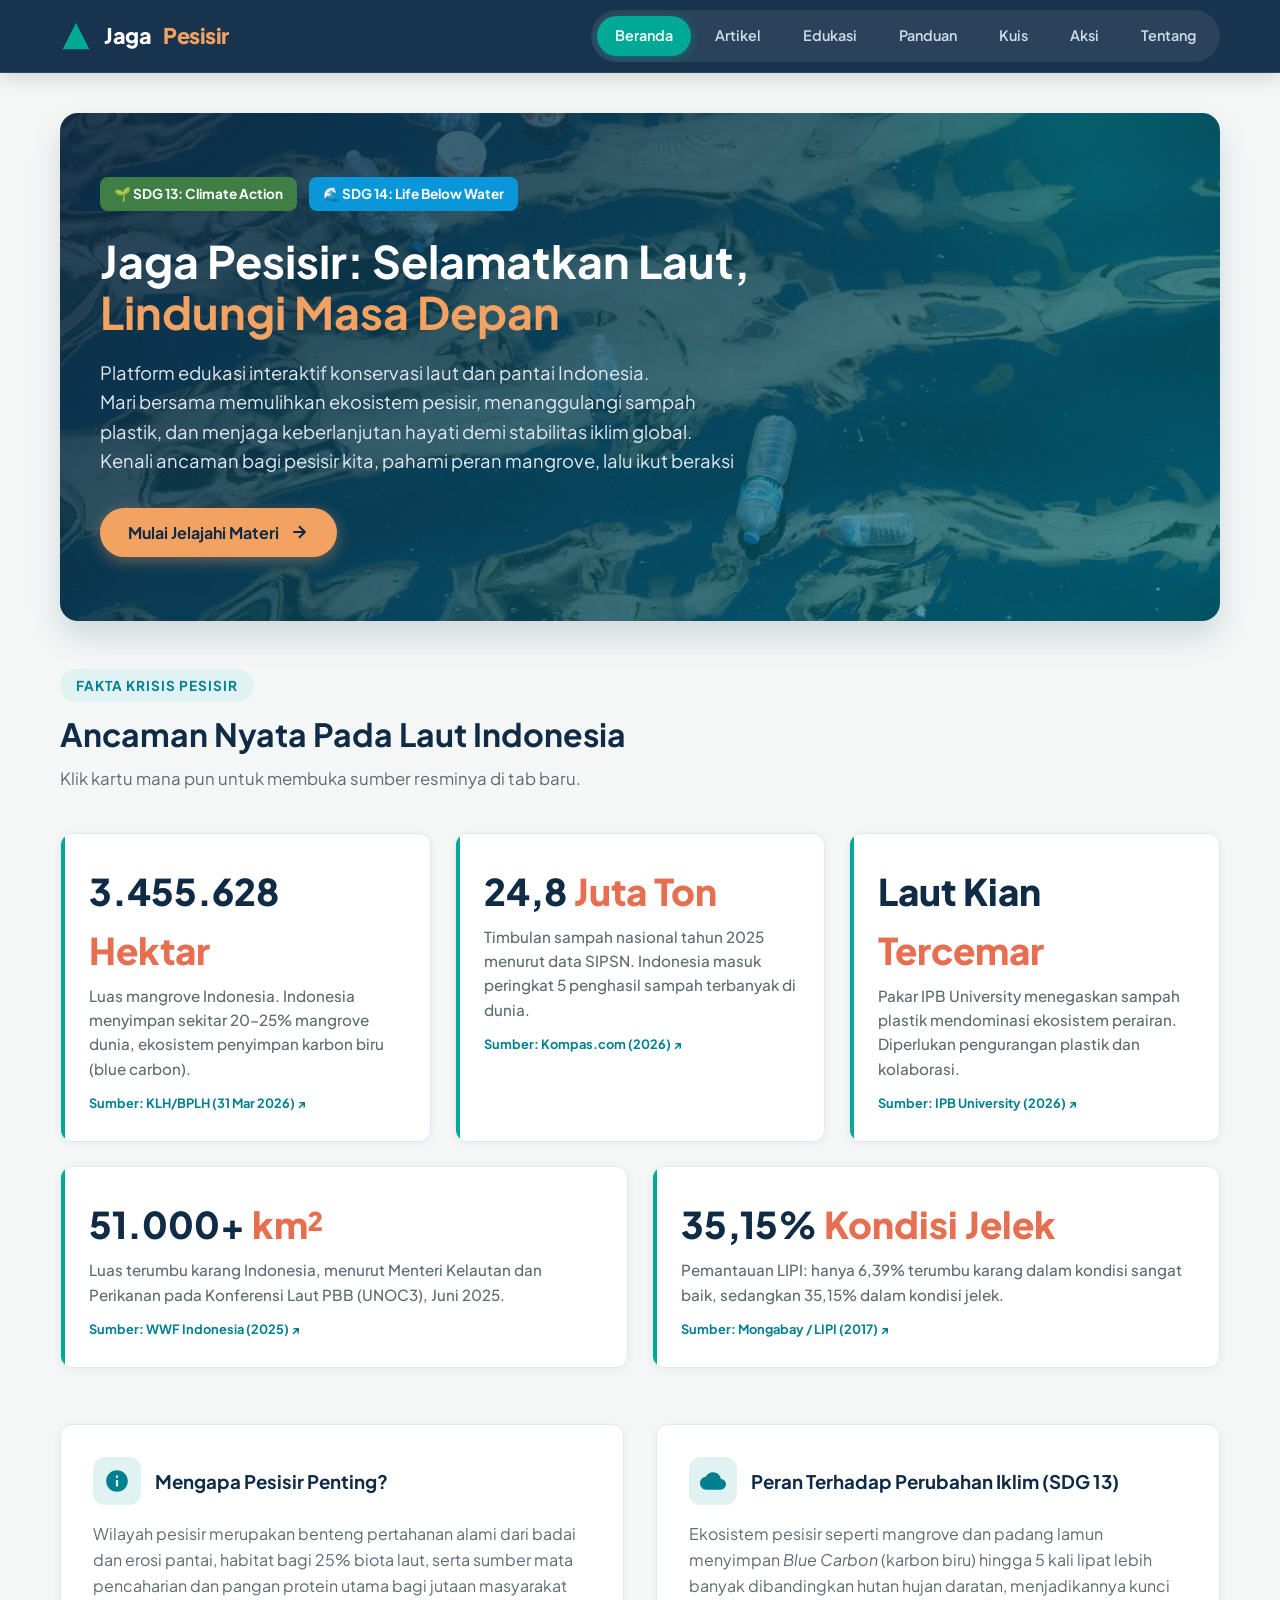
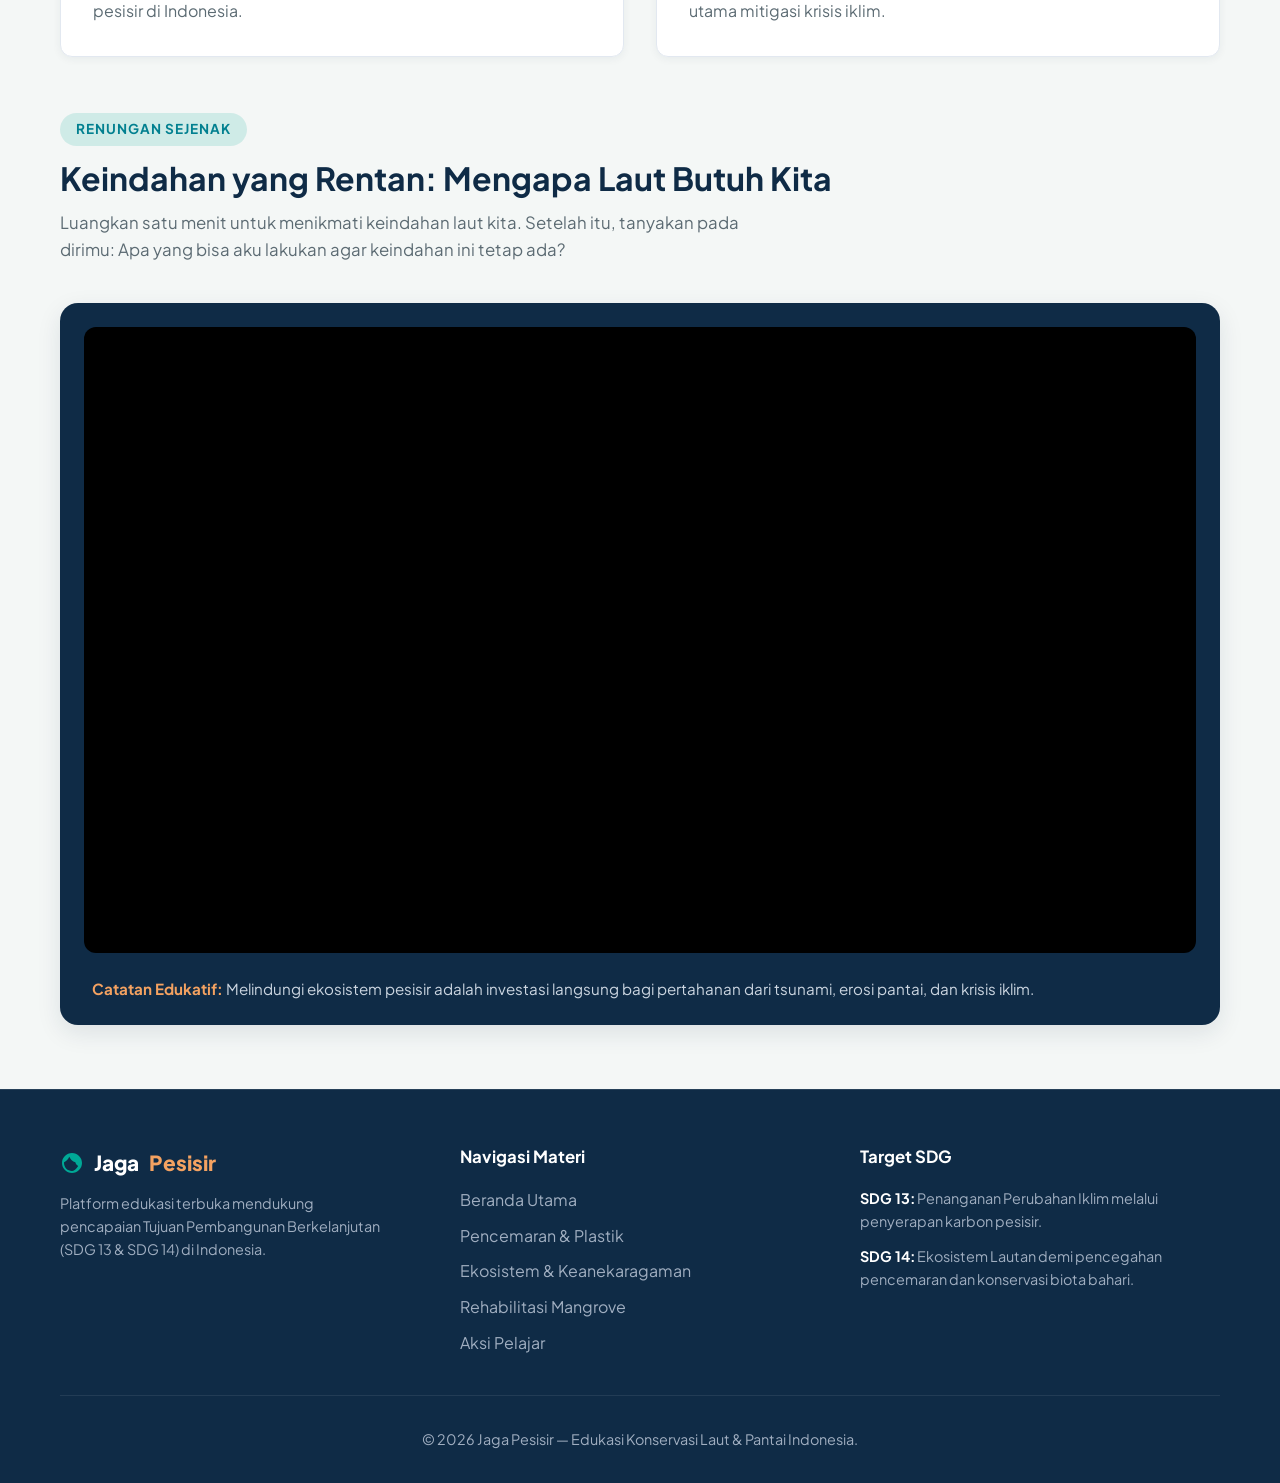
==== index.html @ a5e7eb08 "Add files via upload" ====
<!DOCTYPE html>
<html lang="id">
<head>
    <meta charset="UTF-8">
    <meta name="viewport" content="width=device-width, initial-scale=1.0">
    <title>Beranda — Jaga Pesisir</title>
    <link rel="preconnect" href="https://fonts.googleapis.com">
    <link rel="preconnect" href="https://fonts.gstatic.com" crossorigin>
    <link href="https://fonts.googleapis.com/css2?family=Plus+Jakarta+Sans:wght@400;500;600;700;800&display=swap" rel="stylesheet">
    <link rel="stylesheet" href="css/style.css">
</head>
<body>

    <!-- Header Navigation -->
    <header class="site-header">
        <div class="container header-inner">
            <a href="index.html" class="brand-logo">
                <svg viewBox="0 0 24 24"><path d="M12 2L2 22h20L12 2z"/></svg>
                Jaga <span>Pesisir</span>
            </a>

            <nav class="main-nav">
                <a href="index.html" class="nav-btn  active">Beranda</a>
                <a href="artikel.html" class="nav-btn">Artikel</a>
                <a href="edukasi.html" class="nav-btn">Edukasi</a>
                <a href="panduan.html" class="nav-btn">Panduan</a>
                <a href="kuis.html" class="nav-btn">Kuis</a>
                <a href="aksi.html" class="nav-btn">Aksi</a>
                <a href="tentang.html" class="nav-btn">Tentang</a>
            </nav>
        </div>
    </header>

    <main>
        <!-- ==========================================================================
             TAB 1: BERANDA (HOME)
             ========================================================================== -->
        <section id="tab-home" class="page-tab">
            <div class="container">
                <!-- Hero Banner -->
                <div class="hero-card">
                    <div class="hero-content">
                        <div class="sdg-badges">
                            <span class="sdg-badge sdg-13">🌱 SDG 13: Climate Action</span>
                            <span class="sdg-badge sdg-14">🌊 SDG 14: Life Below Water</span>
                        </div>
                        <h1 class="hero-title">Jaga Pesisir: Selamatkan Laut, <span>Lindungi Masa Depan</span></h1>
                        <p class="hero-desc">
                            Platform edukasi interaktif konservasi laut dan pantai Indonesia.<br>
                            Mari bersama memulihkan ekosistem pesisir, menanggulangi sampah plastik, dan menjaga keberlanjutan hayati demi stabilitas iklim global.<br>
                            Kenali ancaman bagi pesisir kita, pahami peran mangrove, lalu ikut beraksi
                        </p>
                        <label for="tab-pollution-switch" class="cta-btn">
                            Mulai Jelajahi Materi
                            <svg width="20" height="20" viewBox="0 0 24 24" fill="none" stroke="currentColor" stroke-width="2.5"><path d="M5 12h14M12 5l7 7-7 7"/></svg>
                        </label>
                    </div>
                </div>

                <!-- Statistics Grid -->
                <span class="section-tag">Fakta Krisis Pesisir</span>
                <h2 class="section-title">Ancaman Nyata Pada Laut Indonesia</h2>
                <p class="section-subtitle">Klik kartu mana pun untuk membuka sumber resminya di tab baru.</p>
                 <div class="stats-grid stats-grid-5">
                    <a class="stat-card stat-link" href="https://kemenlh.go.id/news/detail/rppem-nasional-fondasi-baru-perlindungan-mangrove-indonesia" target="_blank" rel="noopener noreferrer">
                        <div class="stat-number">3.455.628 <span>Hektar</span></div>
                        <p class="stat-label">Luas mangrove Indonesia. Indonesia menyimpan sekitar 20–25% mangrove dunia, ekosistem penyimpan karbon biru (blue carbon).</p>
                        <p class="stat-sumber">Sumber: KLH/BPLH (31 Mar 2026) ↗</p>
                    </a>
                    <a class="stat-card stat-link" href="https://lestari.kompas.com/read/2026/02/25/222039086/mendagri-ri-urutan-kelima-negara-penghasil-sampah-terbanyak-di-dunia" target="_blank" rel="noopener noreferrer">
                        <div class="stat-number">24,8 <span>Juta Ton</span></div>
                        <p class="stat-label">Timbulan sampah nasional tahun 2025 menurut data SIPSN. Indonesia masuk peringkat 5 penghasil sampah terbanyak di dunia.</p>
                        <p class="stat-sumber">Sumber: Kompas.com (2026) ↗</p>
                    </a>
                    <a class="stat-card stat-link" href="https://www.ipb.ac.id/news/index/2026/07/laut-indonesia-kian-tercemar-pakar-ipb-university-kurangi-plastik-perkuat-kolaborasi-selamatkan-ekosistem/" target="_blank" rel="noopener noreferrer">
                        <div class="stat-number">Laut Kian <span>Tercemar</span></div>
                        <p class="stat-label">Pakar IPB University menegaskan sampah plastik mendominasi ekosistem perairan. Diperlukan pengurangan plastik dan kolaborasi.</p>
                        <p class="stat-sumber">Sumber: IPB University (2026) ↗</p>
                    </a>
                    <a class="stat-card stat-link" href="https://www.wwf.id/id/blog/diplomasi-biru-indonesia-di-konferensi-laut-dunia-unoc3-upaya-global-bagi-terumbu-karang" target="_blank" rel="noopener noreferrer">
                        <div class="stat-number">51.000+ <span>km²</span></div>
                        <p class="stat-label">Luas terumbu karang Indonesia, menurut Menteri Kelautan dan Perikanan pada Konferensi Laut PBB (UNOC3), Juni 2025.</p>
                        <p class="stat-sumber">Sumber: WWF Indonesia (2025) ↗</p>
                    </a>
                    <a class="stat-card stat-link" href="https://mongabay.co.id/2018/05/09/sembilan-tahun-peringati-hari-terumbu-karang-dunia-bagaimana-kondisi-di-indonesia/" target="_blank" rel="noopener noreferrer">
                        <div class="stat-number">35,15% <span>Kondisi Jelek</span></div>
                        <p class="stat-label">Pemantauan LIPI: hanya 6,39% terumbu karang dalam kondisi sangat baik, sedangkan 35,15% dalam kondisi jelek.</p>
                        <p class="stat-sumber">Sumber: Mongabay / LIPI (2017) ↗</p>
                    </a>
                </div>
                <!-- Overview Cards -->
                <div class="info-cards-2col">
                    <div class="info-box">
                        <div class="info-box-header">
                            <div class="info-box-icon">
                                <svg viewBox="0 0 24 24"><path d="M12 2C6.48 2 2 6.48 2 12s4.48 10 10 10 10-4.48 10-10S17.52 2 12 2zm1 15h-2v-6h2v6zm0-8h-2V7h2v2z"/></svg>
                            </div>
                            <h3>Mengapa Pesisir Penting?</h3>
                        </div>
                        <p style="color: var(--text-muted);">
                            Wilayah pesisir merupakan benteng pertahanan alami dari badai dan erosi pantai, habitat bagi 25% biota laut, serta sumber mata pencaharian dan pangan protein utama bagi jutaan masyarakat pesisir di Indonesia.
                        </p>
                    </div>

                    <div class="info-box">
                        <div class="info-box-header">
                            <div class="info-box-icon">
                                <svg viewBox="0 0 24 24"><path d="M19.35 10.04C18.67 6.59 15.64 4 12 4 9.11 4 6.6 5.64 5.35 8.04 2.34 8.36 0 10.91 0 14c0 3.31 2.69 6 6 6h13c2.76 0 5-2.24 5-5 0-2.64-2.05-4.78-4.65-4.96z"/></svg>
                            </div>
                            <h3>Peran Terhadap Perubahan Iklim (SDG 13)</h3>
                        </div>
                        <p style="color: var(--text-muted);">
                            Ekosistem pesisir seperti mangrove dan padang lamun menyimpan <i>Blue Carbon</i> (karbon biru) hingga 5 kali lipat lebih banyak dibandingkan hutan hujan daratan, menjadikannya kunci utama mitigasi krisis iklim.
                        </p>
                    </div>
                </div>
                <div class = "video-showcase-section">
                    <span class="section-tag tag-video"> Renungan Sejenak</span>
                    <h2 class="section-title">Keindahan yang Rentan: Mengapa Laut Butuh Kita</h2>
                    <p class="section-subtitle">
                        Luangkan satu menit untuk menikmati keindahan laut kita.
                        Setelah itu, tanyakan pada dirimu: Apa yang bisa aku lakukan agar keindahan ini tetap ada?
                    </p>
                    <div class="video-wrapper-card">
                        <div class="video-responsive-box">
                            <iframe 
                                src="https://www.youtube.com/embed/YH3-ks7SAMU"
                                title="Video Penyadaran Konservasi Laut dan Terumbu Karang Indonesia"
                                allow="accelerometer; autoplay; clipboard-write; encrypted-media; gyroscope; picture-in-picture"
                                loading="lazy"
                                allowfullscreen>
                            </iframe>
                        </div>
                        <div class="video-caption-bar">
                            <p class="video-caption-text">
                                <strong>Catatan Edukatif:</strong> Melindungi ekosistem pesisir adalah investasi langsung bagi pertahanan dari tsunami, erosi pantai, dan krisis iklim.
                            </p>
                        </div>
                    </div>
                </div>
            </div>
        </section>
    </main>

    <!-- Footer -->
    <footer class="site-footer">
        <div class="container">
            <div class="footer-grid">
                <div>
                    <div class="footer-brand">
                        <svg width="24" height="24" viewBox="0 0 24 24" fill="var(--teal-primary)"><path d="M12 2C6.48 2 2 6.48 2 12s4.48 10 10 10 10-4.48 10-10S17.52 2 12 2zm0 18c-4.41 0-8-3.59-8-8 0-.29.02-.58.05-.86 2.36-1.05 4.23-2.98 5.21-5.42 1.12 2.65 3.32 4.67 6.07 5.48.45 1.57 1.48 2.89 2.86 3.69-1.57 3.11-4.78 5.11-6.19 5.11z"/></svg>
                        Jaga<span>Pesisir</span>
                    </div>
                    <p style="font-size: 0.9rem; line-height: 1.6; max-width: 320px;">
                        Platform edukasi terbuka mendukung pencapaian Tujuan Pembangunan Berkelanjutan (SDG 13 & SDG 14) di Indonesia.
                    </p>
                </div>

                <div class="footer-col">
                    <h4>Navigasi Materi</h4>
                    <ul class="footer-links">
                        <li><a href="index.html">Beranda Utama</a></li>
                        <li><a href="pencemaran.html">Pencemaran & Plastik</a></li>
                        <li><a href="ekosistem.html">Ekosistem & Keanekaragaman</a></li>
                        <li><a href="mangrove.html">Rehabilitasi Mangrove</a></li>
                        <li><a href="aksi.html">Aksi Pelajar</a></li>
                    </ul>
                </div>

                <div class="footer-col">
                    <h4>Target SDG</h4>
                    <p style="font-size: 0.9rem; margin-bottom: 0.75rem;">
                        <strong style="color: #ffffff;">SDG 13:</strong> Penanganan Perubahan Iklim melalui penyerapan karbon pesisir.
                    </p>
                    <p style="font-size: 0.9rem;">
                        <strong style="color: #ffffff;">SDG 14:</strong> Ekosistem Lautan demi pencegahan pencemaran dan konservasi biota bahari.
                    </p>
                </div>
            </div>

            <div class="footer-bottom">
                <p>&copy; 2026 Jaga Pesisir — Edukasi Konservasi Laut & Pantai Indonesia.</p>
            </div>
        </div>
    </footer>

</body>
</html>
---- css/style.css ----
/* ==========================================================================
   1. CSS VARIABLES & BASE STYLES
   ========================================================================== */
:root {
    --navy-dark: #0f2b46;
    --navy-main: #173e63;
    --teal-primary: #00a896;
    --teal-dark: #028090;
    --teal-light: #e0f2f1;
    --sand-gold: #f4a261;
    --coral-red: #e76f51;
    --bg-soft: #f4f7f6;
    --card-white: #ffffff;
    --text-dark: #1d2d44;
    --text-muted: #5c6b73;
    --border-color: #e2e8f0;
    --shadow-sm: 0 2px 8px rgba(15, 43, 70, 0.06);
    --shadow-md: 0 8px 24px rgba(15, 43, 70, 0.1);
    --shadow-lg: 0 16px 32px rgba(15, 43, 70, 0.15);
    --radius-md: 12px;
    --radius-lg: 18px;
    --transition: all 0.3s cubic-bezier(0.4, 0, 0.2, 1);
}

* {
    margin: 0;
    padding: 0;
    box-sizing: border-box;
}

html {
    scroll-behavior: smooth;
}

body {
    font-family: 'Plus Jakarta Sans', system-ui, -apple-system, sans-serif;
    background-color: var(--bg-soft);
    color: var(--text-dark);
    line-height: 1.6;
    min-height: 100vh;
    display: flex;
    flex-direction: column;
}

/* Container Limit */
.container {
    width: 100%;
    max-width: 1200px;
    margin: 0 auto;
    padding: 0 1.25rem;
}

/* Typography Helpers */
h1, h2, h3, h4 {
    color: var(--navy-dark);
    font-weight: 700;
    line-height: 1.25;
}

.section-tag {
    display: inline-block;
    background: var(--teal-light);
    color: var(--teal-dark);
    font-weight: 700;
    font-size: 0.85rem;
    padding: 0.35rem 1rem;
    border-radius: 50px;
    text-transform: uppercase;
    letter-spacing: 1px;
    margin-bottom: 0.75rem;
}

.section-title {
    font-size: 2rem;
    margin-bottom: 0.75rem;
}

.section-subtitle {
    color: var(--text-muted);
    font-size: 1.05rem;
    max-width: 700px;
    margin-bottom: 2.5rem;
}

/* ==========================================================================
   2. HEADER & NAVIGATION BAR (MULTI-PAGE SETUP)
   ========================================================================== */
.site-header {
    background-color: rgba(15, 43, 70, 0.96);
    backdrop-filter: blur(10px);
    position: sticky;
    top: 0;
    z-index: 1000;
    box-shadow: 0 4px 20px rgba(0, 0, 0, 0.15);
    border-bottom: 1px solid rgba(255, 255, 255, 0.1);
}

.header-inner {
    display: flex;
    align-items: center;
    justify-content: space-between;
    height: 72px;
}

.brand-logo {
    display: flex;
    align-items: center;
    gap: 12px;
    text-decoration: none;
    color: #ffffff;
    font-weight: 800;
    font-size: 1.35rem;
    letter-spacing: -0.5px;
}

.brand-logo svg {
    width: 32px;
    height: 32px;
    fill: var(--teal-primary);
}

.brand-logo span {
    color: var(--sand-gold);
}

/* Main Navigation Links */
.main-nav {
    display: flex;
    gap: 6px;
    background: rgba(255, 255, 255, 0.08);
    padding: 6px;
    border-radius: 50px;
    overflow-x: auto;
    max-width: 100%;
}

.nav-btn {
    display: flex;
    align-items: center;
    gap: 8px;
    padding: 8px 18px;
    color: #d0dbe5;
    font-weight: 600;
    font-size: 0.9rem;
    border-radius: 50px;
    text-decoration: none;
    transition: var(--transition);
    white-space: nowrap;
    user-select: none;
}

.nav-btn:hover {
    color: #ffffff;
    background: rgba(255, 255, 255, 0.12);
}

.nav-btn svg {
    width: 18px;
    height: 18px;
    fill: currentColor;
}

/* Status Menu Aktif untuk Multi-Page Navigation */
.nav-btn.active {
    background-color: var(--teal-primary);
    color: #ffffff;
    box-shadow: 0 2px 10px rgba(0, 168, 150, 0.4);
}

/* Page Content Layout */
main {
    flex: 1;
    padding: 2.5rem 0 4rem;
}

.page-tab {
    display: block;
    animation: fadeIn 0.4s ease-out forwards;
}

@keyframes fadeIn {
    from { opacity: 0; transform: translateY(10px); }
    to { opacity: 1; transform: translateY(0); }
}

/* ==========================================================================
   3. BERANDA (HOME) & HERO COMPONENTS
   ========================================================================== */
.hero-card {
            background:
            linear-gradient(135deg, rgba(15, 43, 70, 0.88) 0%, rgba(2, 128, 144, 0.6) 100%),
            url("Beranda-Laut-Kotor.jpg") center / cover no-repeat;
            border-radius: var(--radius-lg);
            padding: 4rem 2.5rem;
            color: #ffffff;
            position: relative;
            overflow: hidden;
            box-shadow: var(--shadow-lg);
            margin-bottom: 3rem;
        }

        .hero-card::before {
            content: '';
            position: absolute;
            top: -50%;
            right: -10%;
            width: 500px;
            height: 500px;
            background: radial-gradient(circle, rgba(0,168,150,0.25) 0%, rgba(255,255,255,0) 70%);
            border-radius: 50%;
            pointer-events: none;
        }

        .hero-content {
            position: relative;
            z-index: 2;
            max-width: 800px;
        }

        .sdg-badges {
            display: flex;
            gap: 12px;
            flex-wrap: wrap;
            margin-bottom: 1.5rem;
        }

        .sdg-badge {
            display: inline-flex;
            align-items: center;
            gap: 8px;
            padding: 6px 14px;
            border-radius: 8px;
            font-weight: 700;
            font-size: 0.85rem;
            color: #ffffff;
        }

        .sdg-13 { background-color: #3f7e44; }
        .sdg-14 { background-color: #0a97d9; }

        .hero-title {
            font-size: 2.8rem;
            color: #ffffff;
            margin-bottom: 1.25rem;
            line-height: 1.15;
        }

        .hero-title span {
            color: var(--sand-gold);
        }

        .hero-desc {
            font-size: 1.15rem;
            color: #e2e8f0;
            margin-bottom: 2rem;
            max-width: 650px;
        }

        .cta-btn {
            display: inline-flex;
            align-items: center;
            gap: 10px;
            background: var(--sand-gold);
            color: var(--navy-dark);
            font-weight: 700;
            font-size: 1rem;
            padding: 12px 28px;
            border-radius: 50px;
            cursor: pointer;
            transition: var(--transition);
            border: none;
            box-shadow: 0 4px 15px rgba(244, 162, 97, 0.4);
        }

        .cta-btn:hover {
            background: #f4b27a;
            transform: translateY(-2px);
            box-shadow: 0 6px 20px rgba(244, 162, 97, 0.5);
        }

        /* Statistics Cards Grid */
        .stats-grid {
            display: grid;
            grid-template-columns: repeat(auto-fit, minmax(240px, 1fr));
            gap: 1.5rem;
            margin-bottom: 3.5rem;
        }

        .stat-card {
            background: var(--card-white);
            padding: 1.75rem;
            border-radius: var(--radius-md);
            box-shadow: var(--shadow-sm);
            border: 1px solid var(--border-color);
            transition: var(--transition);
            position: relative;
            overflow: hidden;
        }

        .stat-card:hover {
            transform: translateY(-4px);
            box-shadow: var(--shadow-md);
            border-color: var(--teal-primary);
        }

        .stat-card::before {
            content: '';
            position: absolute;
            top: 0;
            left: 0;
            width: 4px;
            height: 100%;
            background: var(--teal-primary);
        }

        .stat-number {
            font-size: 2.3rem;
            font-weight: 800;
            color: var(--navy-dark);
            margin-bottom: 0.25rem;
        }

        .stat-number span {
            color: var(--coral-red);
        }

        .stat-label {
            font-size: 0.95rem;
            color: var(--text-muted);
            font-weight: 500;
        }

/* Overview Info Cards */
.info-cards-2col {
    display: grid;
    grid-template-columns: repeat(auto-fit, minmax(320px, 1fr));
    gap: 2rem;
}

.info-box {
    background: var(--card-white);
    border-radius: var(--radius-md);
    padding: 2rem;
    border: 1px solid var(--border-color);
    box-shadow: var(--shadow-sm);
}

.info-box-header {
    display: flex;
    align-items: center;
    gap: 14px;
    margin-bottom: 1rem;
}

.info-box-icon {
    width: 48px;
    height: 48px;
    border-radius: 12px;
    background: var(--teal-light);
    display: flex;
    align-items: center;
    justify-content: center;
}

.info-box-icon svg {
    width: 26px;
    height: 26px;
    fill: var(--teal-dark);
}

.stat-link {
            display: block;
            color: inherit;
            text-decoration: none;
            cursor: pointer;
        }
 
        .stat-link:focus-visible {
            outline: 3px solid var(--sand-gold);
            outline-offset: 3px;
        }
 
        .stat-sumber {
            font-size: 0.8rem;
            color: var(--teal-dark);
            font-weight: 700;
            margin-top: 0.75rem;
        }
 
        .stat-link:hover .stat-sumber {
            text-decoration: underline;
        }
 
        /* 6 kolom: 3 kartu atas (span 2), 2 kartu bawah (span 3) */
        .stats-grid.stats-grid-5 { grid-template-columns: repeat(6, 1fr); }
        .stats-grid-5 .stat-card { grid-column: span 2; }
        .stats-grid-5 .stat-card:nth-child(n+4) { grid-column: span 3; }
 
        @media (max-width: 900px) {
            .stats-grid.stats-grid-5 { grid-template-columns: repeat(2, 1fr); }
            .stats-grid-5 .stat-card,
            .stats-grid-5 .stat-card:nth-child(n+4) { grid-column: span 1; }
            .stats-grid-5 .stat-card:last-child { grid-column: span 2; }
        }
 
        @media (max-width: 600px) {
            .stats-grid.stats-grid-5 { grid-template-columns: 1fr; }
            .stats-grid-5 .stat-card:last-child { grid-column: span 1; }
        }
 
        /* [BARU] VIDEO PENYADARAN (akhir Beranda) */
        .video-showcase-section {
            margin-top: 3.5rem;
        }
 
        .section-tag.tag-video {
            background: rgba(0, 168, 150, 0.15);
            color: var(--teal-dark);
        }
 
        .video-wrapper-card {
            background: var(--navy-dark);
            border-radius: var(--radius-lg);
            padding: 1.5rem;
            box-shadow: var(--shadow-md);
        }
 
        /* aspect-ratio 16/9 menjaga bentuk video di semua ukuran layar */
        .video-responsive-box {
            aspect-ratio: 16 / 9;
            border-radius: var(--radius-md);
            overflow: hidden;
            background: #000;
        }
 
        .video-responsive-box iframe {
            width: 100%;
            height: 100%;
            border: 0;
        }
 
        .video-caption-bar {
            margin-top: 1.25rem;
            padding: 0.25rem 0.5rem 0;
        }
 
        .video-caption-text {
            color: #cbd5e0;
            font-size: 0.95rem;
        }
 
        .video-caption-text strong {
            color: var(--sand-gold);
        }
 
        @media (max-width: 768px) {
            .video-wrapper-card { padding: 1rem; }
        }

        /* ==========================================================================
           4. TAB 2: PENCEMARAN & SAMPAH PLASTIK
           ========================================================================== */
        .pollution-cards {
            display: grid;
            grid-template-columns: repeat(auto-fit, minmax(280px, 1fr));
            gap: 1.5rem;
            margin-bottom: 3.5rem;
        }

        .source-card {
            background: var(--card-white);
            border-radius: var(--radius-md);
            padding: 1.75rem;
            border: 1px solid var(--border-color);
            box-shadow: var(--shadow-sm);
            transition: var(--transition);
            cursor: pointer;
        }

        .source-card:hover {
            transform: translateY(-6px);
            box-shadow: var(--shadow-md);
            background: linear-gradient(to bottom, #ffffff, #f0fdfa);
            border-color: var(--teal-primary);
        }

        .source-card-badge {
            display: inline-block;
            background: #fee2e2;
            color: #991b1b;
            font-size: 0.75rem;
            font-weight: 700;
            padding: 3px 10px;
            border-radius: 4px;
            margin-bottom: 1rem;
        }

        .source-card h3 {
            font-size: 1.2rem;
            margin-bottom: 0.75rem;
        }

        /* Decomposition Timeline Infographic */
        .decomposition-box {
            background: var(--card-white);
            border-radius: var(--radius-lg);
            padding: 2.5rem;
            border: 1px solid var(--border-color);
            box-shadow: var(--shadow-md);
        }

        .decomp-item {
            margin-bottom: 1.5rem;
        }

        .decomp-item:last-child {
            margin-bottom: 0;
        }

        .decomp-header {
            display: flex;
            justify-content: space-between;
            align-items: center;
            margin-bottom: 0.5rem;
            font-weight: 600;
            font-size: 0.95rem;
        }

        .decomp-time {
            color: var(--coral-red);
            font-weight: 700;
            background: #fff5f5;
            padding: 2px 10px;
            border-radius: 20px;
            font-size: 0.85rem;
        }

        .decomp-bar-bg {
            height: 14px;
            background: #edf2f7;
            border-radius: 10px;
            overflow: hidden;
        }

        .decomp-bar-fill {
            height: 100%;
            border-radius: 10px;
            background: linear-gradient(90deg, var(--teal-primary), var(--coral-red));
            transition: width 1s ease-in-out;
        }

        .case-img {
    width: 100%;
    height: 180px;
    object-fit: cover;
    border-radius: 8px;
    margin-bottom: 0.75rem;
    display: block;
        }   

.photo-credit {
    font-size: 0.75rem;
    color: var(--text-muted);
    margin-bottom: 0.75rem;
}
/* ==========================================================================
   5. EKOSISTEM & KEANEKARAGAMAN HAYATI
   ========================================================================== */
.bastions-grid {
    display: grid;
    grid-template-columns: repeat(auto-fit, minmax(300px, 1fr));
    gap: 2rem;
    margin-bottom: 4rem;
}

.bastion-card {
    background: var(--card-white);
    border-radius: var(--radius-md);
    overflow: hidden;
    border: 1px solid var(--border-color);
    box-shadow: var(--shadow-sm);
    transition: var(--transition);
}

.bastion-card:hover {
    transform: translateY(-5px);
    box-shadow: var(--shadow-md);
}

.bastion-header-bg {
    height: 120px;
    display: flex;
    align-items: center;
    justify-content: center;
    color: #ffffff;
}

.bastion-1 { background: linear-gradient(135deg, #028090, #00a896); }
.bastion-2 { background: linear-gradient(135deg, #173e63, #2a6f97); }
.bastion-3 { background: linear-gradient(135deg, #2c5d63, #283618); }

.bastion-body {
    padding: 1.75rem;
}

.bastion-body h3 {
    font-size: 1.25rem;
    margin-bottom: 0.75rem;
}

/* Species Gallery Grid */
.species-grid {
    display: grid;
    grid-template-columns: repeat(auto-fit, minmax(260px, 1fr));
    gap: 1.5rem;
}

.species-card {
    background: var(--card-white);
    border-radius: var(--radius-md);
    padding: 1.5rem;
    border: 1px solid var(--border-color);
    box-shadow: var(--shadow-sm);
    position: relative;
}

.status-tag {
    position: absolute;
    top: 1rem;
    right: 1rem;
    font-size: 0.75rem;
    font-weight: 700;
    padding: 3px 8px;
    border-radius: 4px;
    background: #fee2e2;
    color: #b91c1c;
}

.species-icon {
    width: 50px;
    height: 50px;
    border-radius: 50%;
    background: var(--bg-soft);
    display: flex;
    align-items: center;
    justify-content: center;
    margin-bottom: 1rem;
}

.species-icon svg {
    width: 28px;
    height: 28px;
    fill: var(--navy-dark);
}

/* ==========================================================================
   6. REHABILITASI MANGROVE
   ========================================================================== */
.blue-carbon-box {
    background: linear-gradient(135deg, #0f2b46 0%, #1e4d6b 100%);
    color: #ffffff;
    border-radius: var(--radius-lg);
    padding: 2.5rem;
    margin-bottom: 3.5rem;
    box-shadow: var(--shadow-md);
    display: grid;
    grid-template-columns: repeat(auto-fit, minmax(280px, 1fr));
    gap: 2rem;
    align-items: center;
}

.blue-carbon-box h2 {
    color: #ffffff;
    font-size: 1.8rem;
    margin-bottom: 1rem;
}

.highlight-badge {
    background: rgba(0, 168, 150, 0.25);
    border: 1px solid var(--teal-primary);
    color: #80e9dd;
    padding: 1rem;
    border-radius: var(--radius-md);
    font-size: 1.1rem;
    font-weight: 700;
    text-align: center;
}

/* Step Timeline */
.timeline-steps {
    display: grid;
    grid-template-columns: repeat(auto-fit, minmax(220px, 1fr));
    gap: 1.5rem;
    margin-bottom: 3.5rem;
}

.step-card {
    background: var(--card-white);
    padding: 1.5rem;
    border-radius: var(--radius-md);
    border: 1px solid var(--border-color);
    position: relative;
}

.step-number {
    width: 36px;
    height: 36px;
    background: var(--teal-primary);
    color: #ffffff;
    font-weight: 800;
    border-radius: 50%;
    display: flex;
    align-items: center;
    justify-content: center;
    margin-bottom: 1rem;
}

/* Zonation Map Box */
.zonation-box {
    background: var(--card-white);
    border-radius: var(--radius-md);
    padding: 2rem;
    border: 1px solid var(--border-color);
}

.zone-list {
    list-style: none;
    display: grid;
    grid-template-columns: repeat(auto-fit, minmax(250px, 1fr));
    gap: 1.25rem;
    margin-top: 1.5rem;
}

.zone-item {
    background: var(--bg-soft);
    padding: 1.25rem;
    border-radius: 8px;
    border-left: 4px solid var(--teal-dark);
}

.action-guide-hero {
            background: 
                linear-gradient(135deg, rgba(15, 43, 70, 0.65) 0%, rgba(2, 128, 144, 0.45) 100%),
                url("Mangrove.jpg") center / cover no-repeat;
            color: #ffffff;
            padding: 3.5rem 2rem;
            border-radius: var(--radius-lg);
            margin-bottom: 2.5rem;
            box-shadow: var(--shadow-md);
            text-align: center;
        }

        .action-guide-hero h2 {
            color: #ffffff;
            font-size: 2.2rem;
            margin-bottom: 0.75rem;
        }

        .action-guide-hero p {
            color: #e2e8f0;
            font-size: 1.1rem;
            max-width: 650px;
            margin: 0 auto;
        }

        /* Grid 3 Kolom */
        .levels-grid {
            display: grid;
            grid-template-columns: repeat(auto-fit, minmax(300px, 1fr));
            gap: 2rem;
            margin-bottom: 3rem;
        }

        .level-card {
            background: var(--card-white);
            border-radius: var(--radius-md);
            overflow: hidden; /* Agar gambar mengikuti sudut membulat kartu */
            border: 1px solid var(--border-color);
            box-shadow: var(--shadow-sm);
            transition: var(--transition);
            display: flex;
            flex-direction: column;
            justify-content: space-between;
        }

        .level-card:hover {
            transform: translateY(-5px);
            box-shadow: var(--shadow-md);
            border-color: var(--teal-primary);
        }

        /* [BARU] CSS Gambar Kartu */
        .level-card-img {
            width: 100%;
            height: 180px;
            object-fit: cover;
            display: block;
        }

        .level-card-body {
            padding: 1.5rem;
            display: flex;
            flex-direction: column;
            flex-grow: 1;
        }

        .level-badge {
            display: inline-block;
            font-size: 0.75rem;
            font-weight: 700;
            padding: 4px 12px;
            border-radius: 50px;
            text-transform: uppercase;
            letter-spacing: 0.5px;
            margin-bottom: 0.75rem;
            align-self: flex-start;
        }

        .badge-pemula { background: #e0f2f1; color: var(--teal-dark); }
        .badge-menengah { background: #fef3c7; color: #b45309; }
        .badge-pejuang { background: #fee2e2; color: #991b1b; }

        .level-card h3 {
            font-size: 1.3rem;
            margin-bottom: 0.75rem;
            color: var(--navy-dark);
        }

        .level-card p {
            color: var(--text-muted);
            font-size: 0.95rem;
            margin-bottom: 1.25rem;
            line-height: 1.5;
        }

        /* Kotak Sumber Klaim Dampak */
        .source-tag-box {
            background: var(--bg-soft);
            padding: 0.75rem 1rem;
            border-radius: 8px;
            font-size: 0.85rem;
            color: var(--text-dark);
            border-left: 3px solid var(--teal-primary);
            margin-top: auto;
        }

        .source-tag-box strong {
            color: var(--teal-dark);
        }

        /* Tombol Penutup ke Aksi & Kuis */
        .guide-footer-cta {
            text-align: center;
            background: var(--card-white);
            padding: 2.5rem;
            border-radius: var(--radius-lg);
            border: 1px solid var(--border-color);
            box-shadow: var(--shadow-sm);
        }

        .guide-footer-cta {
            width: 100%; /* Memastikan lebar penuh 100% */
            text-align: center;
            background: var(--card-white);
            padding: 2.5rem 2rem;
            border-radius: var(--radius-lg);
            border: 1px solid var(--border-color);
            box-shadow: var(--shadow-sm);
            margin-top: 2rem; /* Memberi jarak dari kartu-kartu di atasnya */
            grid-column: 1 / -1; /* Jaga-jaga jika masih berada di dalam elemen grid */
        }

/* ==========================================================================
   7. AKSI & EDUKASI (CHECKLIST, FORM KOMITMEN)
   ========================================================================== */
.action-layout {
    display: grid;
    grid-template-columns: 1fr;
    gap: 2.5rem;
}

@media (min-width: 992px) {
    .action-layout {
        grid-template-columns: 1fr 1fr;
    }
}

.action-card-box {
    background: var(--card-white);
    border-radius: var(--radius-md);
    padding: 2rem;
    border: 1px solid var(--border-color);
    box-shadow: var(--shadow-sm);
}

/* Interactive CSS Checklist */
.checklist-item {
    display: flex;
    align-items: flex-start;
    gap: 12px;
    margin-bottom: 1.25rem;
    cursor: pointer;
    padding: 10px;
    border-radius: 8px;
    transition: var(--transition);
}

.checklist-item:hover {
    background: var(--bg-soft);
}

.checklist-item input[type="checkbox"] {
    width: 20px;
    height: 20px;
    accent-color: var(--teal-primary);
    cursor: pointer;
    margin-top: 2px;
}

.checklist-item input[type="checkbox"]:checked + span {
    text-decoration: line-through;
    color: var(--text-muted);
    font-weight: 500;
}

/* Form Styling */
.pledge-form {
    display: flex;
    flex-direction: column;
    gap: 1.25rem;
}

.form-group {
    display: flex;
    flex-direction: column;
    gap: 6px;
}

.form-group label {
    font-weight: 600;
    font-size: 0.9rem;
}

.form-input, .form-select, .form-textarea {
    padding: 12px 16px;
    border: 1px solid var(--border-color);
    border-radius: 8px;
    font-family: inherit;
    font-size: 0.95rem;
    transition: var(--transition);
    background: #ffffff;
}

.form-input:focus, .form-select:focus, .form-textarea:focus {
    outline: none;
    border-color: var(--teal-primary);
    box-shadow: 0 0 0 3px rgba(0, 168, 150, 0.15);
}

.submit-btn {
    background: var(--teal-primary);
    color: #ffffff;
    padding: 12px 24px;
    border-radius: 50px;
    border: none;
    font-weight: 700;
    font-size: 1rem;
    cursor: pointer;
    transition: var(--transition);
}

.submit-btn:hover {
    background: var(--teal-dark);
}

/* Pure CSS Pledge Success Trigger */
.pledge-check-trigger {
    display: none;
}

.pledge-check-trigger:checked ~ .pledge-success-msg {
    display: block;
    animation: fadeIn 0.4s ease;
}

.pledge-success-msg {
    display: none;
    background: #d1fae5;
    color: #065f46;
    padding: 1rem;
    border-radius: 8px;
    border-left: 4px solid #10b981;
    margin-top: 1rem;
    font-weight: 600;
}

/* ==========================================================================
   8. KUIS INTERAKTIF BERTINGKAT (PURE CSS GAME ENGINE)
   ========================================================================== */
.quiz-state-toggle {
    display: none;
}

/* Sembunyikan Soal & Level 2 di Awal */
.quiz-levels-container,
.quiz-level-step.level-2 {
    display: none;
}

.quiz-start-screen {
    animation: fadeIn 0.4s ease-out;
}

/* 1. Klik Start: Sembunyikan Start Screen & Tampilkan Soal */
#quiz-start-toggle:checked ~ .quiz-start-screen {
    display: none;
}

#quiz-start-toggle:checked ~ .quiz-levels-container {
    display: block;
    animation: fadeIn 0.4s ease-out;
}

/* 2. Klik Konfirmasi Level 2: Sembunyikan Tombol Lanjut, Tampilkan Level 2 */
#level-2-toggle:checked ~ .quiz-levels-container .level-next-box {
    display: none;
}

#level-2-toggle:checked ~ .quiz-levels-container .quiz-level-step.level-2 {
    display: block;
    margin-top: 3rem;
    padding-top: 2rem;
    border-top: 2px dashed var(--border-color);
    animation: fadeIn 0.4s ease-out;
}

/* Quiz Card & Options Layout */
.quiz-card {
    background: var(--card-white);
    padding: 1.75rem;
    border-radius: var(--radius-md);
    border: 1px solid var(--border-color);
    margin-bottom: 1.5rem;
    box-shadow: var(--shadow-sm);
}

.quiz-card h3 {
    margin-bottom: 1rem;
    color: var(--navy-dark);
}

.quiz-options {
    display: flex;
    flex-direction: column;
    gap: 0.75rem;
}

.quiz-option-label {
    display: block;
    cursor: pointer;
}

.quiz-radio {
    display: none;
}

.quiz-opt-btn {
    display: block;
    padding: 0.85rem 1.25rem;
    background: var(--bg-soft);
    border: 1px solid var(--border-color);
    border-radius: 8px;
    font-weight: 500;
    color: var(--text-dark);
    transition: var(--transition);
}

.quiz-option-label:hover .quiz-opt-btn {
    border-color: var(--teal-primary);
    background-color: rgba(0, 168, 150, 0.05);
}

/* Opsi Dipilih */
.quiz-radio:checked + .quiz-opt-btn {
    border-color: var(--teal-primary);
    background-color: rgba(0, 168, 150, 0.12);
    font-weight: 600;
}

/* Feedback/Penjelasan Jawaban */
.quiz-feedback {
    display: none;
    padding: 0.75rem 1rem;
    margin-top: 0.5rem;
    border-radius: 8px;
    font-size: 0.9rem;
    line-height: 1.5;
}

.quiz-feedback.correct-fb {
    background-color: #e8f5e9;
    color: #1b5e20;
    border: 1px solid #c8e6c9;
}

.quiz-feedback.wrong-fb {
    background-color: #ffebee;
    color: #b71c1c;
    border: 1px solid #ffcdd2;
}

/* Tampilkan Feedback Saat Radio Dicentang */
.quiz-radio:checked ~ .quiz-feedback {
    display: block;
    animation: fadeIn 0.3s ease-out;
}

/* Box Konfirmasi Level & Finish */
.level-next-box,
.quiz-finish-box {
    text-align: center;
    background: var(--card-white);
    padding: 2rem;
    border-radius: var(--radius-md);
    border: 1px solid var(--border-color);
    margin-top: 2rem;
    box-shadow: var(--shadow-sm);
}

/* ==========================================================================
   9. FOOTER
   ========================================================================== */
.site-footer {
    background: var(--navy-dark);
    color: #a0aec0;
    padding: 3.5rem 0 2rem;
    margin-top: auto;
    border-top: 1px solid rgba(255, 255, 255, 0.1);
}

.footer-grid {
    display: grid;
    grid-template-columns: repeat(auto-fit, minmax(250px, 1fr));
    gap: 2.5rem;
    margin-bottom: 2.5rem;
}

.footer-brand {
    color: #ffffff;
    font-size: 1.3rem;
    font-weight: 800;
    margin-bottom: 0.75rem;
    display: flex;
    align-items: center;
    gap: 10px;
}

.footer-brand span {
    color: var(--sand-gold);
}

.footer-col h4 {
    color: #ffffff;
    font-size: 1.05rem;
    margin-bottom: 1.25rem;
}

.footer-links {
    list-style: none;
    display: flex;
    flex-direction: column;
    gap: 10px;
}

.footer-links a {
    color: #a0aec0;
    text-decoration: none;
    transition: var(--transition);
}

.footer-links a:hover {
    color: var(--teal-primary);
}

.footer-bottom {
    text-align: center;
    padding-top: 2rem;
    border-top: 1px solid rgba(255, 255, 255, 0.08);
    font-size: 0.9rem;
}

/* ==========================================================================
   10. RESPONSIVE MEDIA QUERIES
   ========================================================================== */
@media (max-width: 768px) {
    .header-inner {
        flex-direction: column;
        height: auto;
        padding: 12px 0;
        gap: 12px;
    }

    .main-nav {
        width: 100%;
        justify-content: flex-start;
    }

    .hero-title {
        font-size: 2rem;
    }

    .hero-card {
        padding: 2.5rem 1.5rem;
    }

    .section-title {
        font-size: 1.6rem;
    }
}
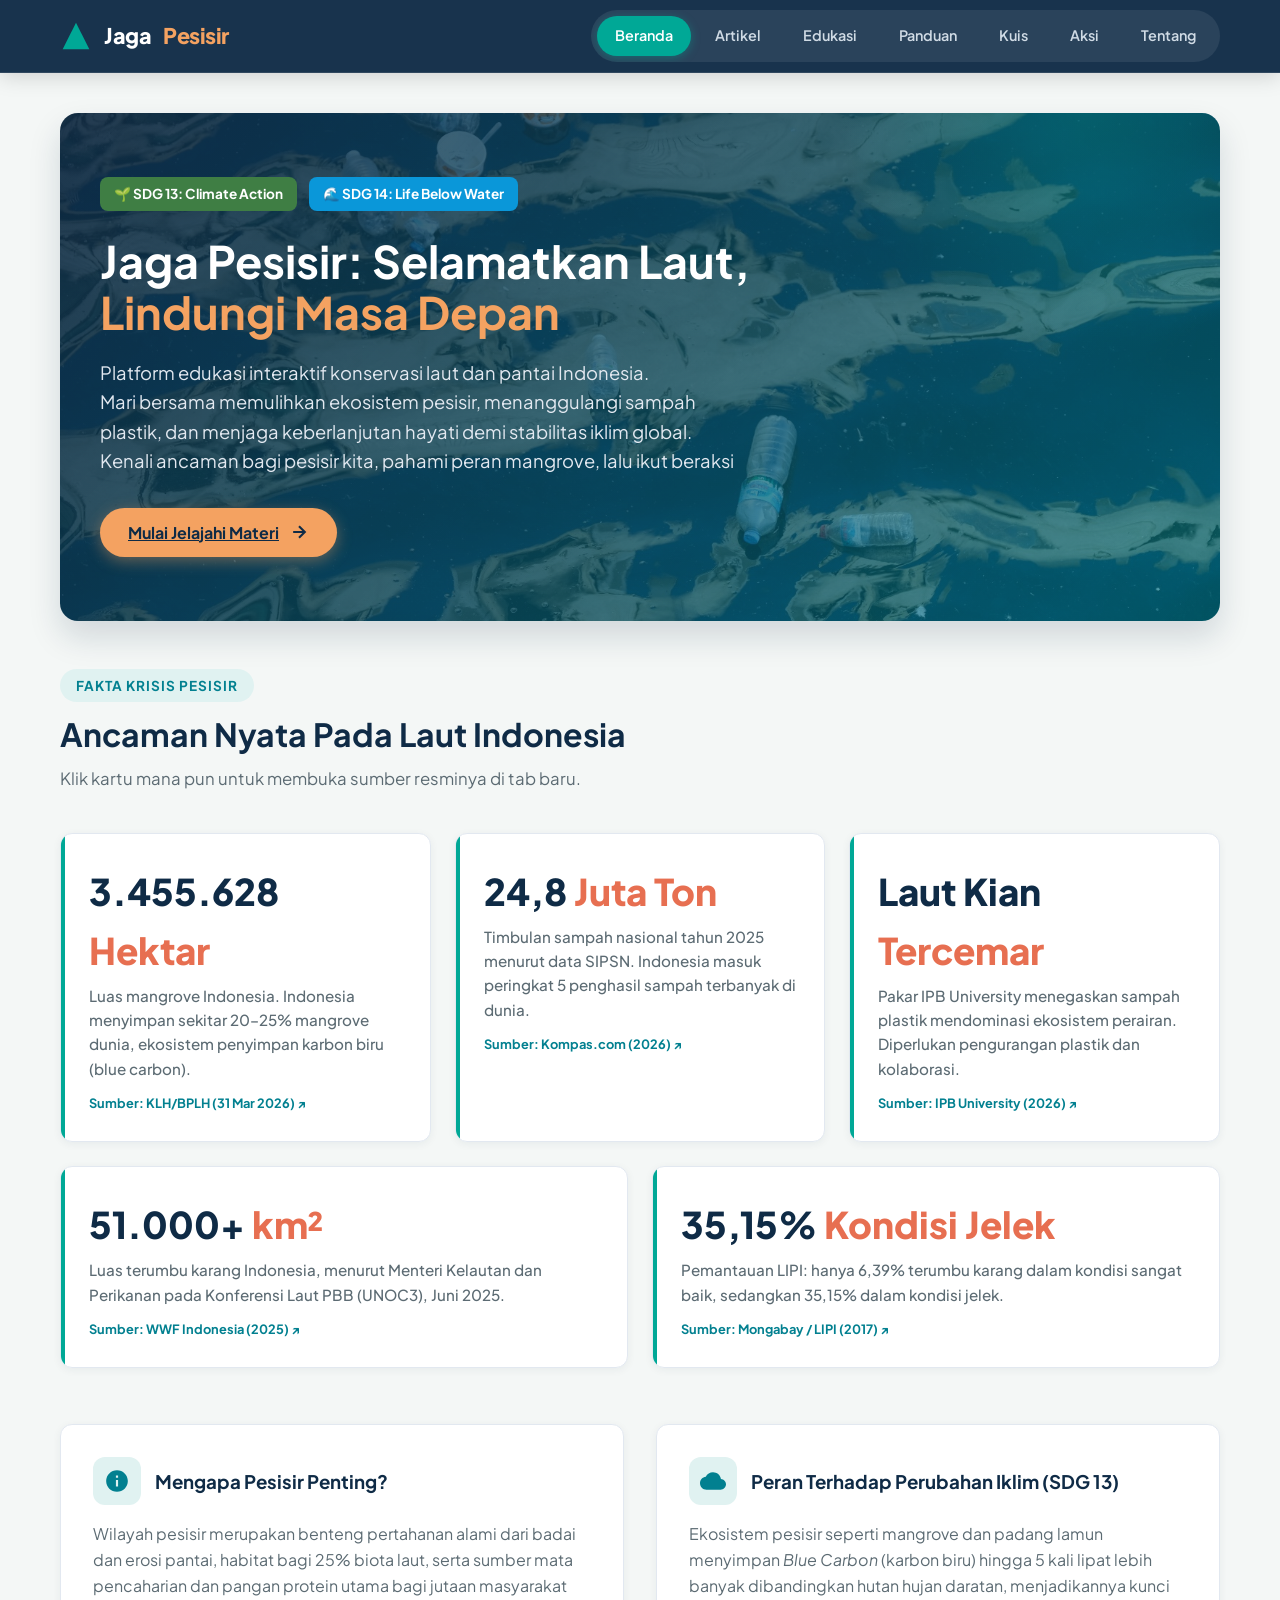
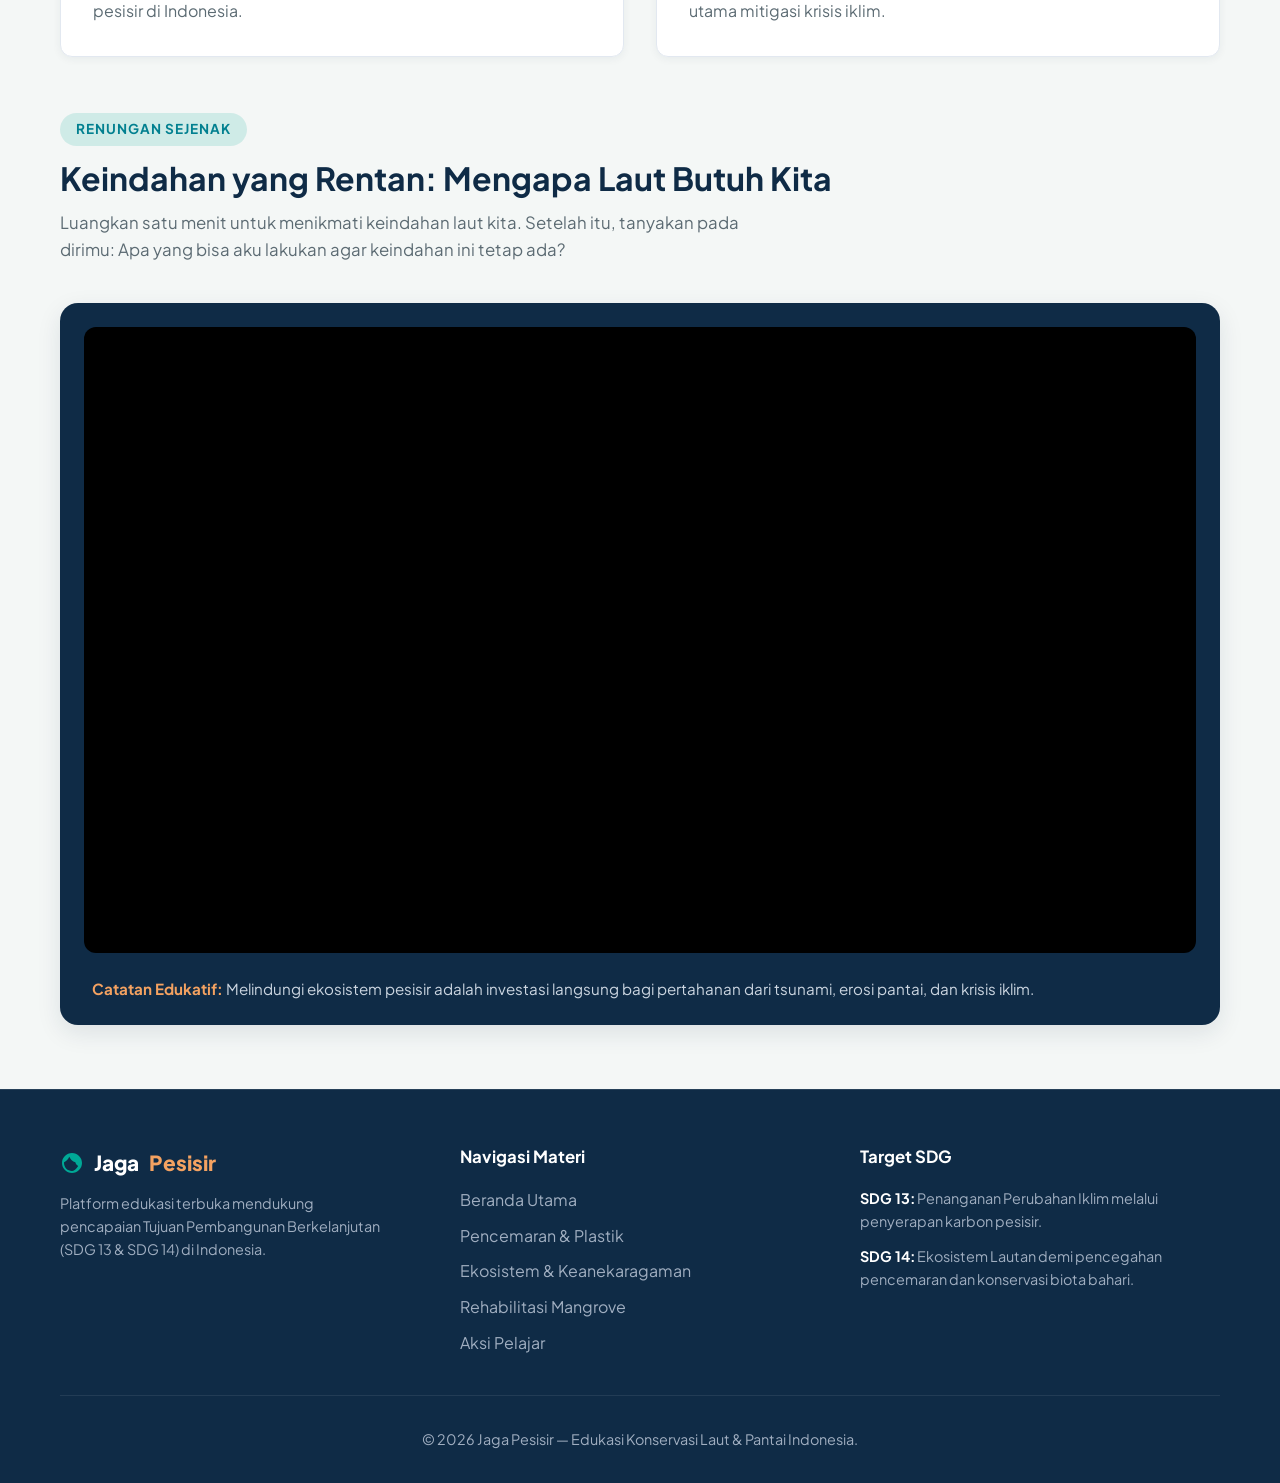
==== commit 56cf1937: "final index" ====
--- a/index.html
+++ b/index.html
@@ -50,10 +50,10 @@
                             Mari bersama memulihkan ekosistem pesisir, menanggulangi sampah plastik, dan menjaga keberlanjutan hayati demi stabilitas iklim global.<br>
                             Kenali ancaman bagi pesisir kita, pahami peran mangrove, lalu ikut beraksi
                         </p>
-                        <label for="tab-pollution-switch" class="cta-btn">
+                        <a href="artikel.html" class="cta-btn">
                             Mulai Jelajahi Materi
                             <svg width="20" height="20" viewBox="0 0 24 24" fill="none" stroke="currentColor" stroke-width="2.5"><path d="M5 12h14M12 5l7 7-7 7"/></svg>
-                        </label>
+                        </a>
                     </div>
                 </div>
 
--- a/css/style.css
+++ b/css/style.css
@@ -189,7 +189,7 @@
 .hero-card {
             background:
             linear-gradient(135deg, rgba(15, 43, 70, 0.88) 0%, rgba(2, 128, 144, 0.6) 100%),
-            url("Beranda-Laut-Kotor.jpg") center / cover no-repeat;
+            url("../img/Beranda-Laut-Kotor.jpg") center / cover no-repeat;
             border-radius: var(--radius-lg);
             padding: 4rem 2.5rem;
             color: #ffffff;
@@ -741,7 +741,7 @@
 .action-guide-hero {
             background: 
                 linear-gradient(135deg, rgba(15, 43, 70, 0.65) 0%, rgba(2, 128, 144, 0.45) 100%),
-                url("Mangrove.jpg") center / cover no-repeat;
+                url("../img/Mangrove.jpg") center / cover no-repeat;
             color: #ffffff;
             padding: 3.5rem 2rem;
             border-radius: var(--radius-lg);
